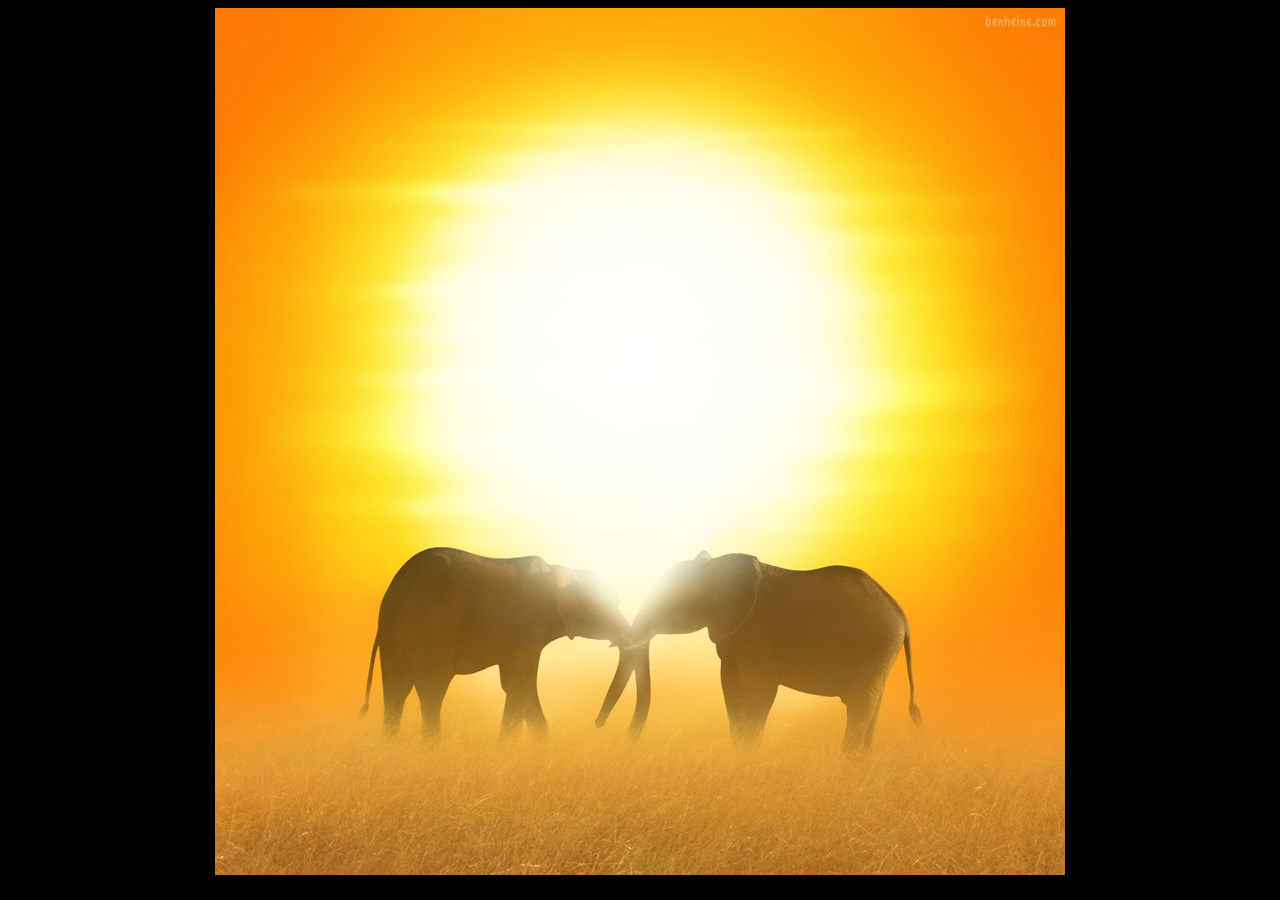
==== index.html @ 2c05273f "Init africalovesyou" ====
<!doctype html>
<html lang="en">
<head>
  <meta charset="utf-8">
  <title></title>
  <meta name="description" content="">
  <meta name="author" content="">
  <style>
  </style>
</head>
<body style="background-color: black;">
  <div style="text-align: center;">
    <img src="images/africa_elephants.jpg" />
  </div>
</body>
</html>
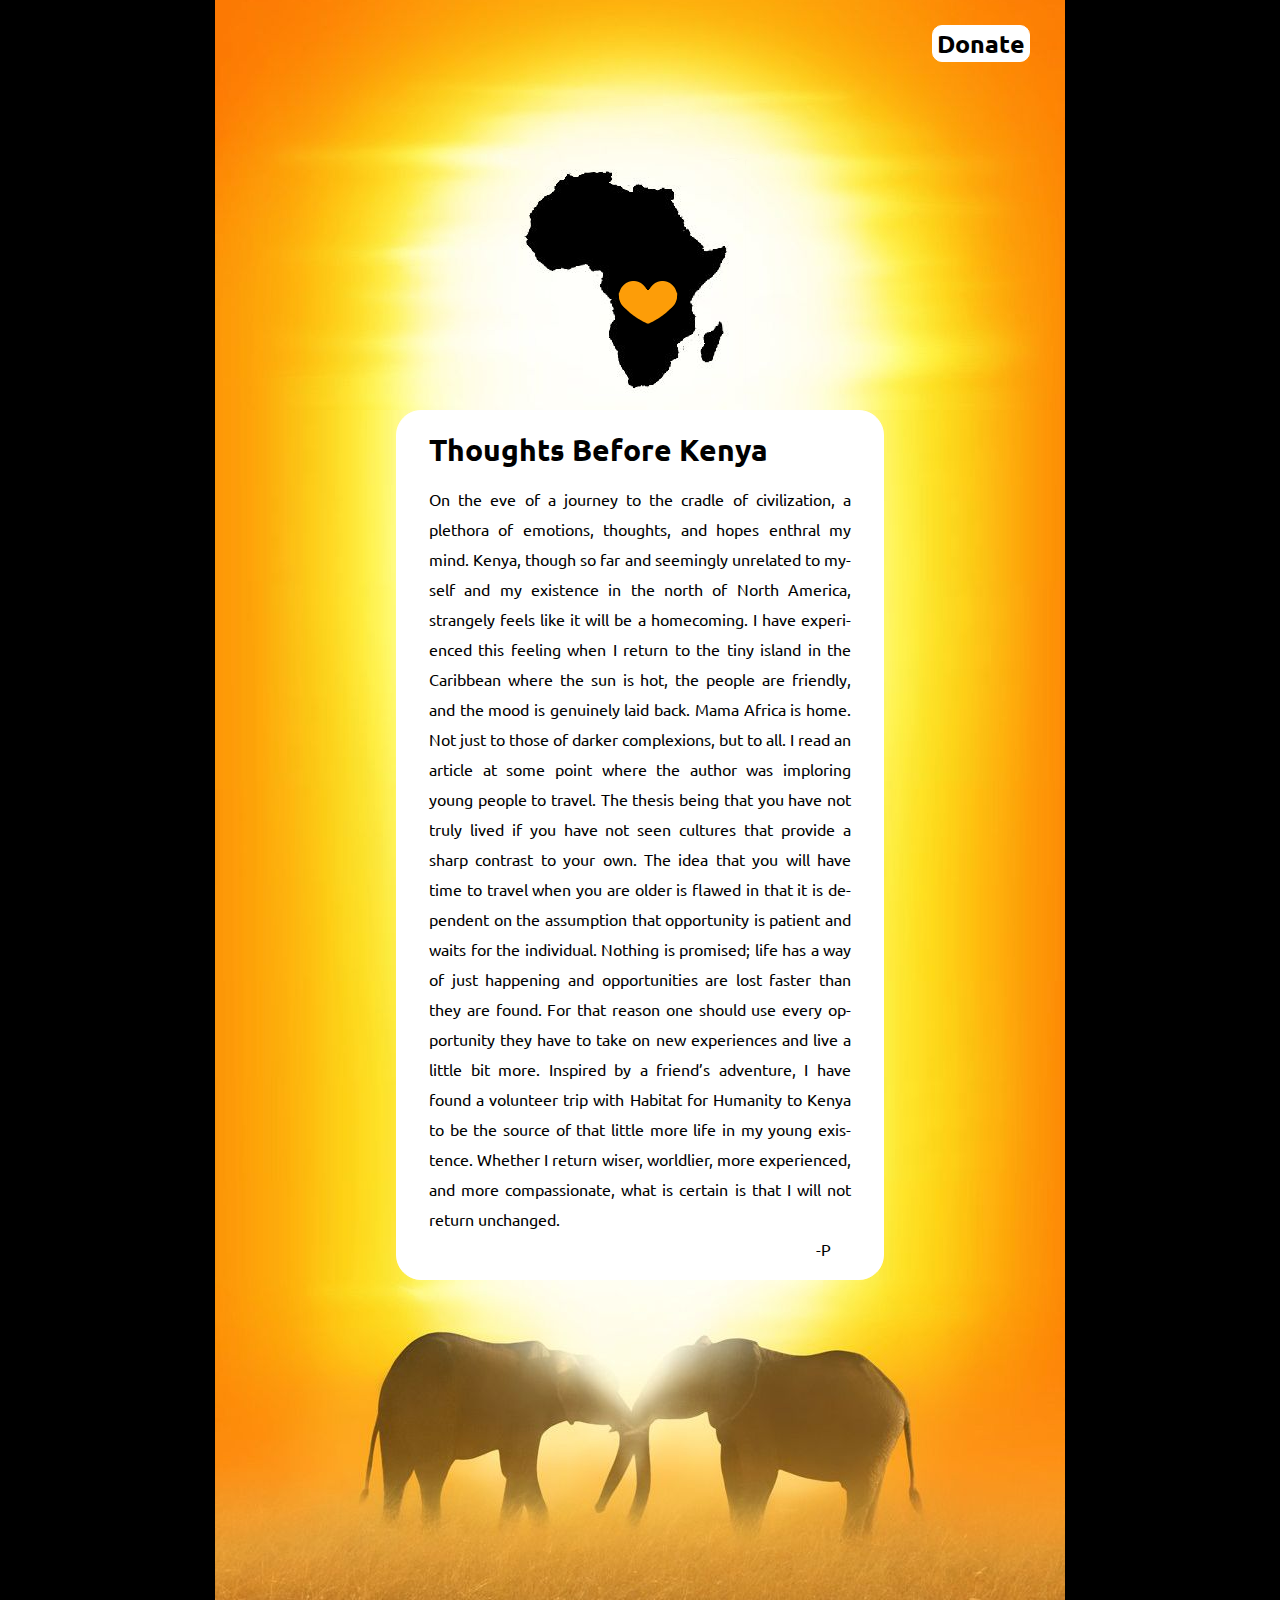
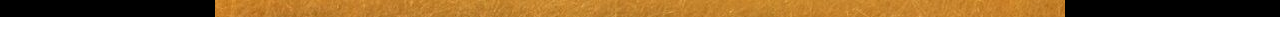
==== commit b73586a6: "v1 of africalovesyou with thoughts before kenya" ====
--- a/index.html
+++ b/index.html
@@ -4,14 +4,47 @@
   <meta charset="utf-8">
   <title></title>
   <meta name="description" content="">
-  <meta name="author" content="">
-  <style>
-  </style>
+  <meta name="author" content="Pierre-Antoine LaFayette">
+
+<!--[if IE]>
+  <link rel="stylesheet" type="text/css" href="stylesheets/africalovesfonts_ie.css" />
+<![endif]-->
+
+<!--[if !IE]>-->
+  <link rel="stylesheet" type="text/css" href="stylesheets/africalovesfonts.css" />
+<!--<![endif]-->
+
+  <link rel="stylesheet" type="text/css" href="stylesheets/africalovesyou.css" />
 </head>
-<body style="background-color: black;">
-  <div style="text-align: center;">
-    <img src="images/africa_elephants.jpg" />
+<body>
+  <div class="container">
+    <div class="donate">
+      <a href="http://www.canadahelps.org/GivingPages/GivingPage.aspx?gpID=19918" target="__blank">Donate</a>
+    </div>
+    <div class="header">
+      <div class="logo">
+        <img src="images/africa_love_logo.png" />
+      </div>
+    </div>
+    <div class="content">
+      <div class="item">
+        <div class="head">
+          Thoughts Before Kenya
+        </div>
+        <div class="body">
+          On the eve of a journey to the cradle of civilization, a plethora of emotions, thoughts, and hopes enthral my mind. Kenya, though so far and seemingly unrelated to myself and my existence in the north of North America, strangely feels like it will be a homecoming. I have experienced this feeling when I return to the tiny island in the Caribbean where the sun is hot, the people are friendly, and the mood is genuinely laid back. Mama Africa is home. Not just to those of darker complexions, but to all. I read an article at some point where the author was imploring young people to travel. The thesis being that you have not truly lived if you have not seen cultures that provide a sharp contrast to your own. The idea that you will have time to travel when you are older is flawed in that it is dependent on the assumption that opportunity is patient and waits for the individual. Nothing is promised; life has a way of just happening and opportunities are lost faster than they are found. For that reason one should use every opportunity they have to take on new experiences and live a little bit more. Inspired by a friend’s adventure, I have found a volunteer trip with Habitat for Humanity to Kenya to be the source of that little more life in my young existence. Whether I return wiser, worldlier, more experienced, and more compassionate, what is certain is that I will not return unchanged.
+        <p class="signature">
+        -P
+        </p>
+        </div>
+        <div class="foot">
+        </div>
+      </div>
+    </div>
+    <div class="footer">
+    </div>
   </div>
+</div>
 </body>
 </html>
 
--- a/stylesheets/africalovesfonts_ie.css
+++ b/stylesheets/africalovesfonts_ie.css
@@ -0,0 +1,14 @@
+@font-face {
+    font-family: ubuntu;
+    src: url("../fonts/Ubuntu-R.eot");
+}
+
+@font-face {
+    font-family: ubuntuit;
+    src: url("../fonts/Ubuntu-RI.eot");
+}
+
+@font-face {
+    font-family: ubuntubd;
+    src: url("../fonts/Ubuntu-B.eot");
+}
--- a/stylesheets/africalovesfonts.css
+++ b/stylesheets/africalovesfonts.css
@@ -0,0 +1,14 @@
+@font-face {
+    font-family: ubuntu;
+    src: url("../fonts/Ubuntu-R.ttf") format("truetype");
+}
+
+@font-face {
+    font-family: ubuntuit;
+    src: url("../fonts/Ubuntu-RI.ttf") format("truetype");
+}
+
+@font-face {
+    font-family: ubuntubd;
+    src: url("../fonts/Ubuntu-B.ttf") format("truetype");
+}
--- a/stylesheets/africalovesyou.css
+++ b/stylesheets/africalovesyou.css
@@ -0,0 +1,88 @@
+* {
+    padding: 0px;
+    margin: 0px;
+}
+
+html, body {
+    width: 100%;
+    height: 100%;
+    font-family: ubuntu;
+}
+
+.donate a {
+    font-family: ubuntubd;
+    background: white;
+    border: 1px solid white;
+    border-radius: 10px;
+    font-size: 25px;
+    padding: 1px 4px;
+    position: absolute;
+    top: 25px;
+    text-decoration: none;
+    right: 250px;
+    color: black;
+    cursor: pointer;
+}
+
+.donate a:hover {
+    color: #fd9d08;
+}
+
+.header {
+    background: url(../images/africa_elephants.jpg) 50% 14px no-repeat;
+    height: 430px;
+}
+
+.header .logo {
+    position: absolute;
+    top: 158px;
+    left: 508px;
+}
+
+.container {
+    margin-top: -20px;
+    background-color: black;
+}
+
+.content {
+    background: url(../images/bg_content.jpg) 50% no-repeat;
+    overflow: hidden;
+    margin: 0 auto;
+}
+
+.content .item {
+    background-color: white;
+    border-radius: 25px;
+    border: 1px solid white;
+    margin: 0 auto;
+    width: 486px;
+}
+
+.content .item .head {
+    font-family: ubuntubd;
+    padding: 20px 32px 0px 32px;
+    font-size: 30px;
+}
+
+.content .item .body {
+    color: black;
+    padding: 15px 32px;
+    text-align: justify;
+    line-height: 30px;
+    -webkit-hyphens: auto;
+    -moz-hyphens: auto;
+    hyphens: auto;
+}
+
+.content .item .body .signature {
+    text-align: right;
+    margin-right: 20px;
+}
+
+.content .item .foot {
+}
+
+.footer {
+    background: url(../images/africa_elephants.jpg) 50% -464px no-repeat;
+    height: 337px;
+}
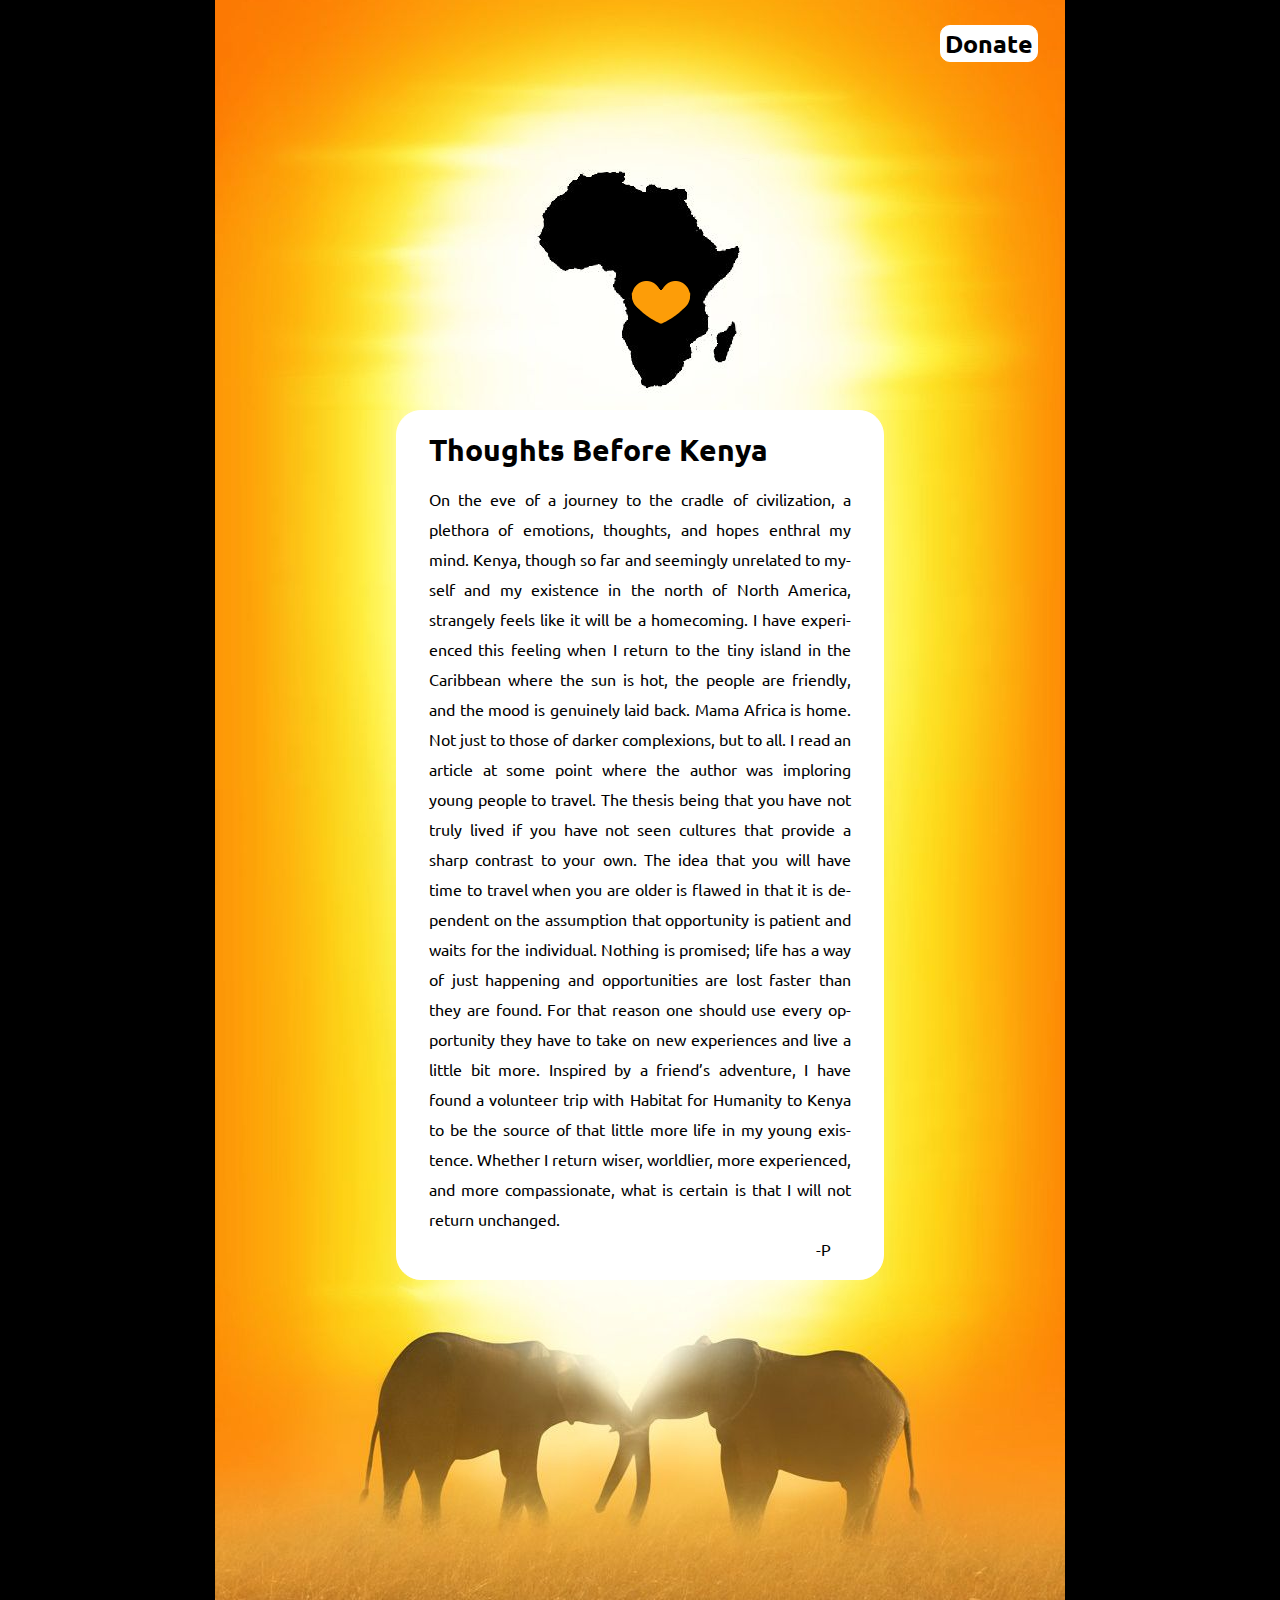
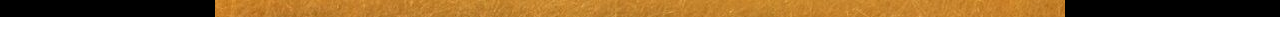
==== commit ea2bb95f: "Add favicon" ====
--- a/index.html
+++ b/index.html
@@ -2,7 +2,7 @@
 <html lang="en">
 <head>
   <meta charset="utf-8">
-  <title></title>
+  <title>Africa Loves You</title>
   <meta name="description" content="">
   <meta name="author" content="Pierre-Antoine LaFayette">
 
@@ -15,6 +15,7 @@
 <!--<![endif]-->
 
   <link rel="stylesheet" type="text/css" href="stylesheets/africalovesyou.css" />
+  <link rel="icon" type="image/png" href="images/favicon.ico" />
 </head>
 <body>
   <div class="container">
--- a/stylesheets/africalovesyou.css
+++ b/stylesheets/africalovesyou.css
@@ -19,7 +19,8 @@
     position: absolute;
     top: 25px;
     text-decoration: none;
-    right: 250px;
+    left: 50%;
+    margin-left: 300px;
     color: black;
     cursor: pointer;
 }
@@ -36,7 +37,8 @@
 .header .logo {
     position: absolute;
     top: 158px;
-    left: 508px;
+    left: 50%;
+    margin-left: -119px;
 }
 
 .container {
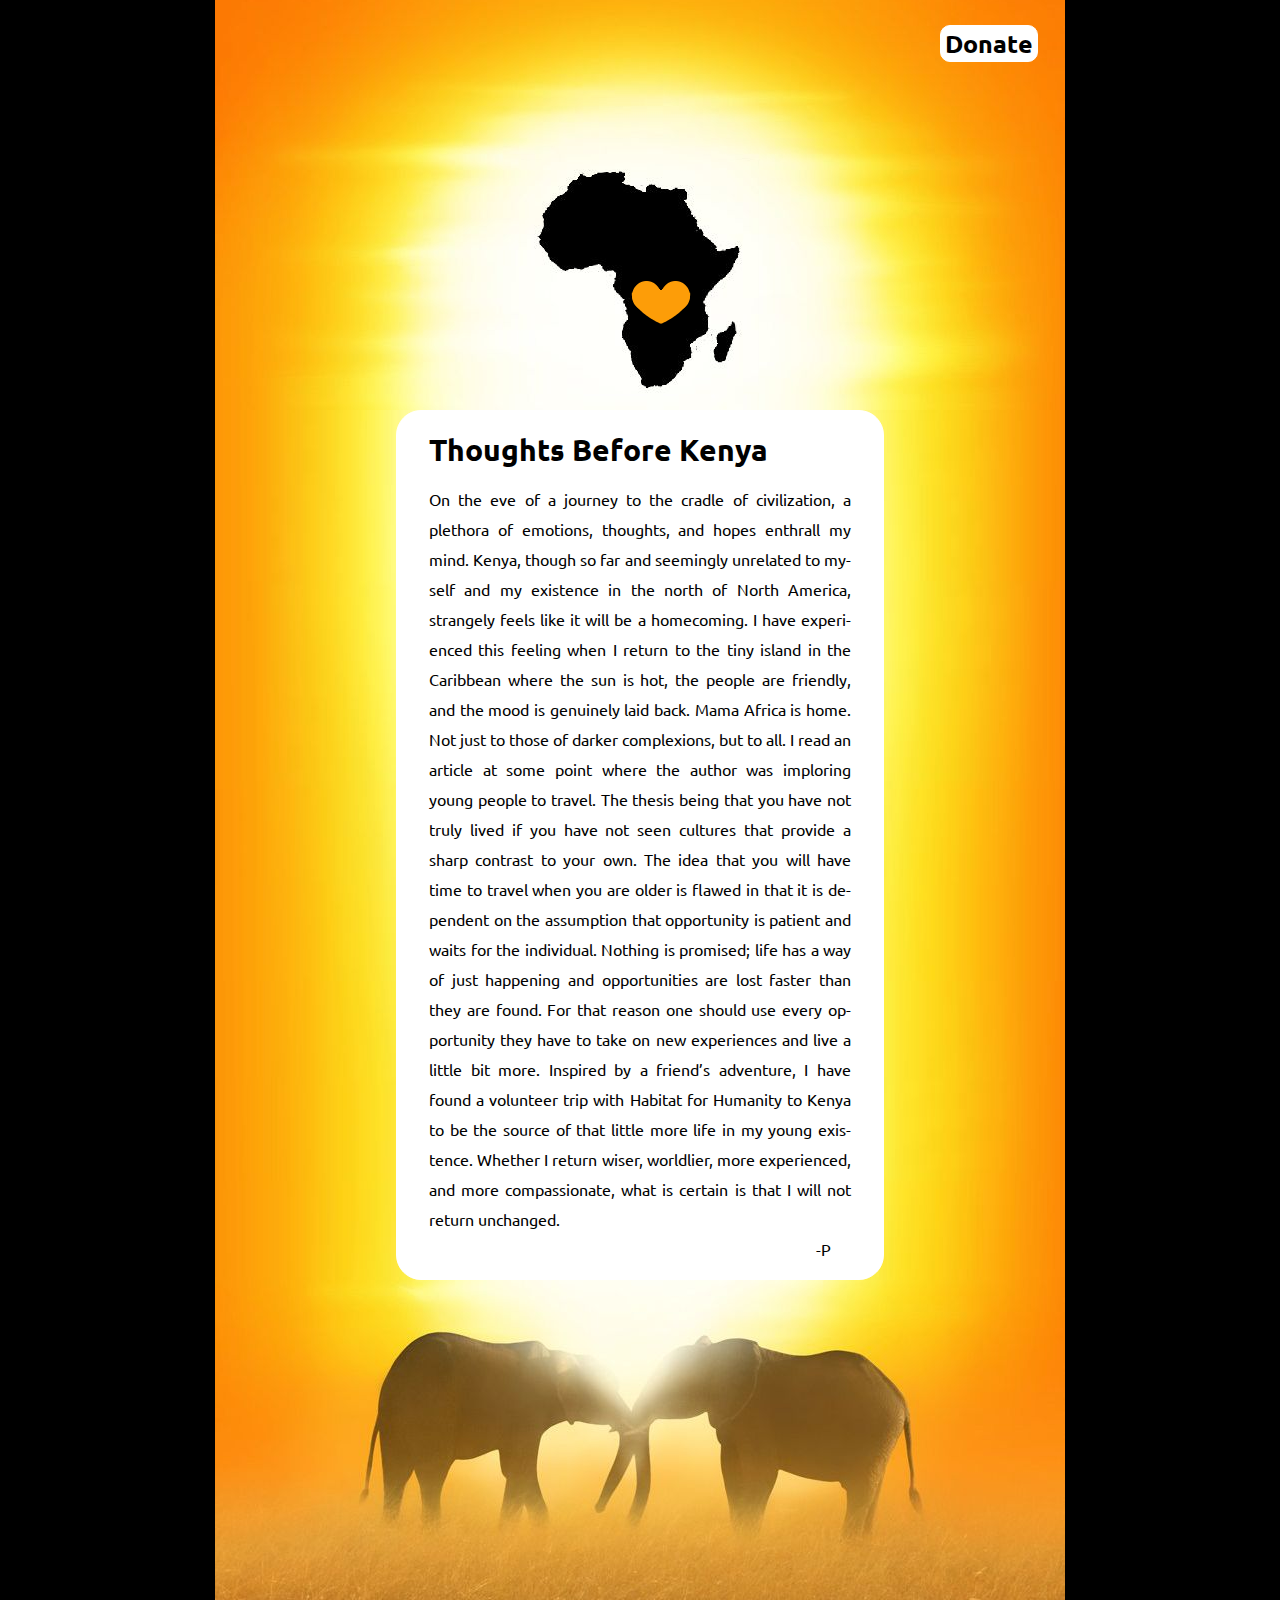
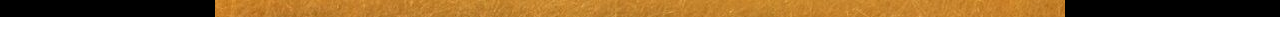
==== commit d7c632c4: "Type and repeat middle bg for special cases" ====
--- a/index.html
+++ b/index.html
@@ -15,7 +15,7 @@
 <!--<![endif]-->
 
   <link rel="stylesheet" type="text/css" href="stylesheets/africalovesyou.css" />
-  <link rel="icon" type="image/png" href="images/favicon.ico" />
+  <link rel="icon" type="image/x-icon" href="images/favicon.ico" />
 </head>
 <body>
   <div class="container">
@@ -33,7 +33,7 @@
           Thoughts Before Kenya
         </div>
         <div class="body">
-          On the eve of a journey to the cradle of civilization, a plethora of emotions, thoughts, and hopes enthral my mind. Kenya, though so far and seemingly unrelated to myself and my existence in the north of North America, strangely feels like it will be a homecoming. I have experienced this feeling when I return to the tiny island in the Caribbean where the sun is hot, the people are friendly, and the mood is genuinely laid back. Mama Africa is home. Not just to those of darker complexions, but to all. I read an article at some point where the author was imploring young people to travel. The thesis being that you have not truly lived if you have not seen cultures that provide a sharp contrast to your own. The idea that you will have time to travel when you are older is flawed in that it is dependent on the assumption that opportunity is patient and waits for the individual. Nothing is promised; life has a way of just happening and opportunities are lost faster than they are found. For that reason one should use every opportunity they have to take on new experiences and live a little bit more. Inspired by a friend’s adventure, I have found a volunteer trip with Habitat for Humanity to Kenya to be the source of that little more life in my young existence. Whether I return wiser, worldlier, more experienced, and more compassionate, what is certain is that I will not return unchanged.
+          On the eve of a journey to the cradle of civilization, a plethora of emotions, thoughts, and hopes enthrall my mind. Kenya, though so far and seemingly unrelated to myself and my existence in the north of North America, strangely feels like it will be a homecoming. I have experienced this feeling when I return to the tiny island in the Caribbean where the sun is hot, the people are friendly, and the mood is genuinely laid back. Mama Africa is home. Not just to those of darker complexions, but to all. I read an article at some point where the author was imploring young people to travel. The thesis being that you have not truly lived if you have not seen cultures that provide a sharp contrast to your own. The idea that you will have time to travel when you are older is flawed in that it is dependent on the assumption that opportunity is patient and waits for the individual. Nothing is promised; life has a way of just happening and opportunities are lost faster than they are found. For that reason one should use every opportunity they have to take on new experiences and live a little bit more. Inspired by a friend’s adventure, I have found a volunteer trip with Habitat for Humanity to Kenya to be the source of that little more life in my young existence. Whether I return wiser, worldlier, more experienced, and more compassionate, what is certain is that I will not return unchanged.
         <p class="signature">
         -P
         </p>
--- a/stylesheets/africalovesyou.css
+++ b/stylesheets/africalovesyou.css
@@ -47,7 +47,7 @@
 }
 
 .content {
-    background: url(../images/bg_content.jpg) 50% no-repeat;
+    background: url(../images/bg_content.jpg) 50% repeat-y;
     overflow: hidden;
     margin: 0 auto;
 }
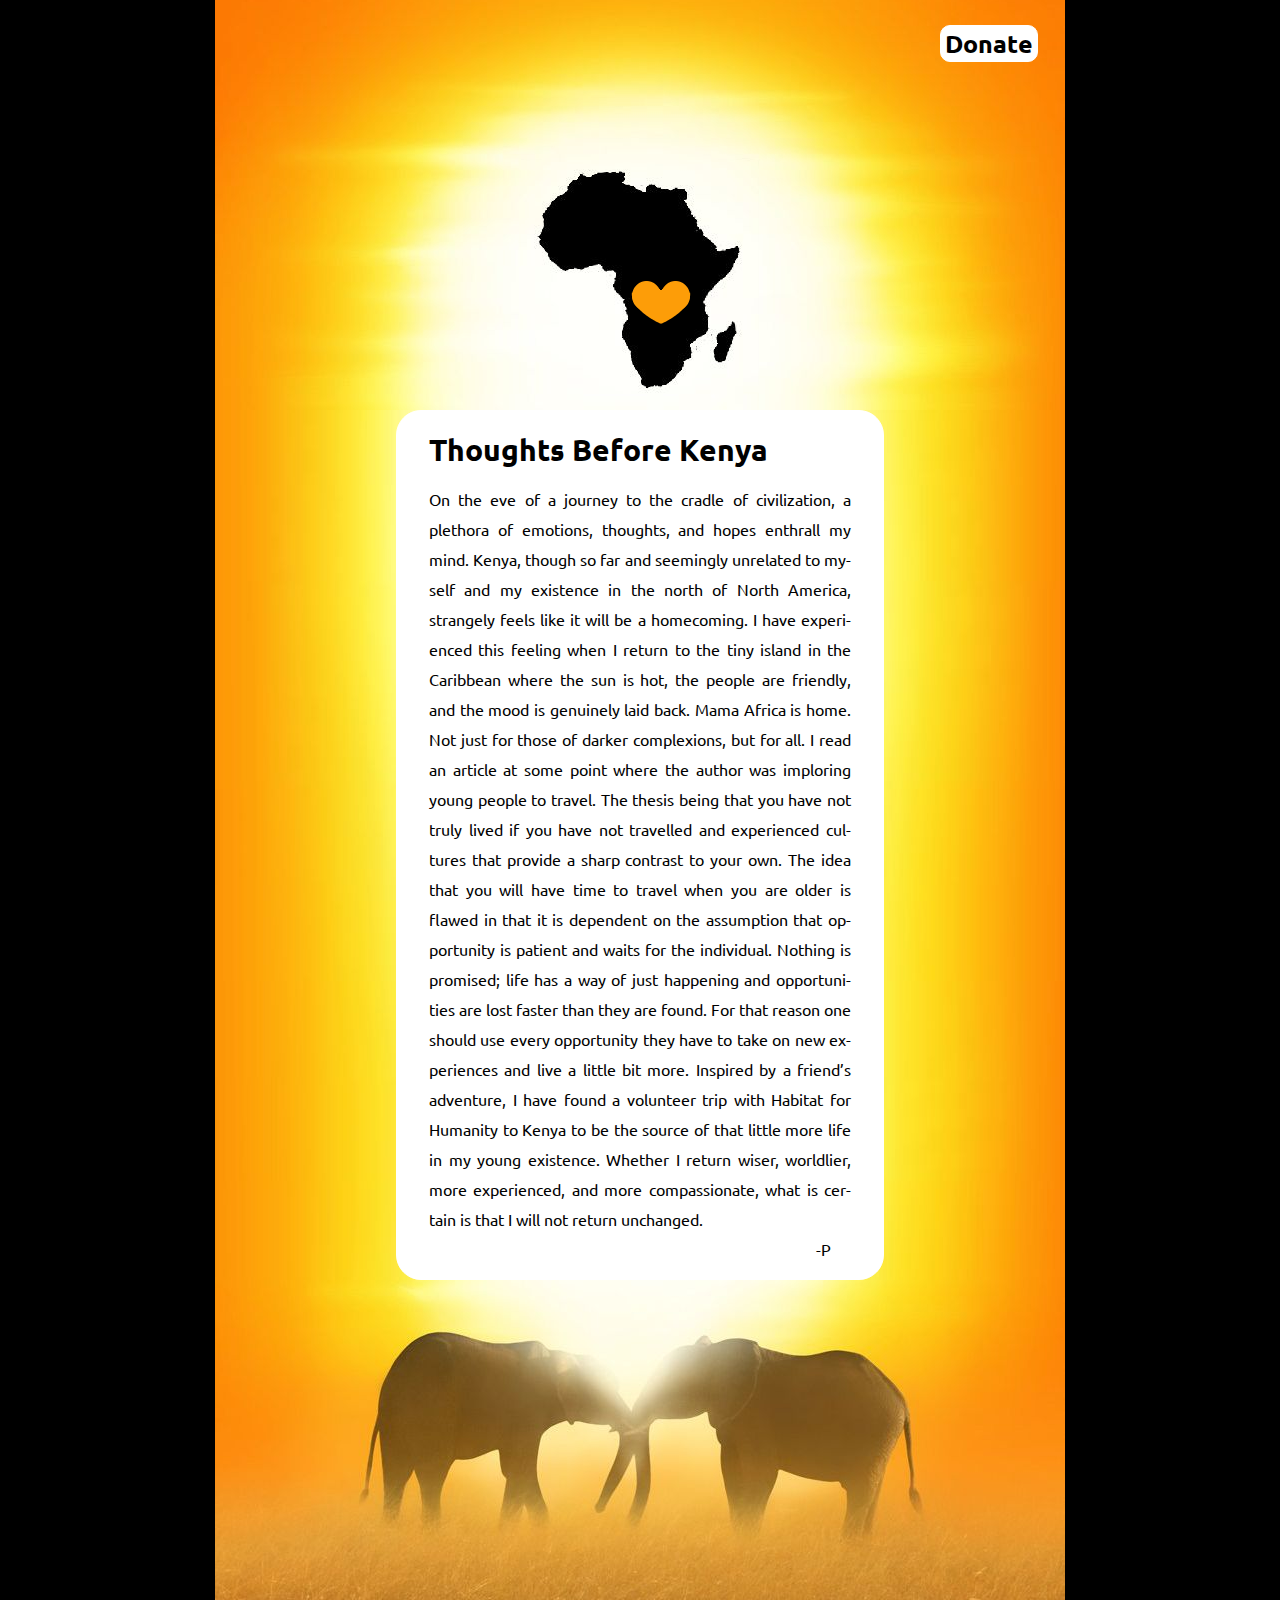
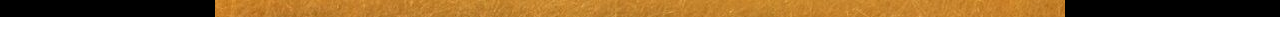
==== commit 1e95ba66: "Updating blog copy" ====
--- a/index.html
+++ b/index.html
@@ -33,7 +33,7 @@
           Thoughts Before Kenya
         </div>
         <div class="body">
-          On the eve of a journey to the cradle of civilization, a plethora of emotions, thoughts, and hopes enthrall my mind. Kenya, though so far and seemingly unrelated to myself and my existence in the north of North America, strangely feels like it will be a homecoming. I have experienced this feeling when I return to the tiny island in the Caribbean where the sun is hot, the people are friendly, and the mood is genuinely laid back. Mama Africa is home. Not just to those of darker complexions, but to all. I read an article at some point where the author was imploring young people to travel. The thesis being that you have not truly lived if you have not seen cultures that provide a sharp contrast to your own. The idea that you will have time to travel when you are older is flawed in that it is dependent on the assumption that opportunity is patient and waits for the individual. Nothing is promised; life has a way of just happening and opportunities are lost faster than they are found. For that reason one should use every opportunity they have to take on new experiences and live a little bit more. Inspired by a friend’s adventure, I have found a volunteer trip with Habitat for Humanity to Kenya to be the source of that little more life in my young existence. Whether I return wiser, worldlier, more experienced, and more compassionate, what is certain is that I will not return unchanged.
+          On the eve of a journey to the cradle of civilization, a plethora of emotions, thoughts, and hopes enthrall my mind. Kenya, though so far and seemingly unrelated to myself and my existence in the north of North America, strangely feels like it will be a homecoming. I have experienced this feeling when I return to the tiny island in the Caribbean where the sun is hot, the people are friendly, and the mood is genuinely laid back. Mama Africa is home. Not just for those of darker complexions, but for all. I read an article at some point where the author was imploring young people to travel. The thesis being that you have not truly lived if you have not travelled and experienced cultures that provide a sharp contrast to your own. The idea that you will have time to travel when you are older is flawed in that it is dependent on the assumption that opportunity is patient and waits for the individual. Nothing is promised; life has a way of just happening and opportunities are lost faster than they are found. For that reason one should use every opportunity they have to take on new experiences and live a little bit more. Inspired by a friend’s adventure, I have found a volunteer trip with Habitat for Humanity to Kenya to be the source of that little more life in my young existence. Whether I return wiser, worldlier, more experienced, and more compassionate, what is certain is that I will not return unchanged.
         <p class="signature">
         -P
         </p>
